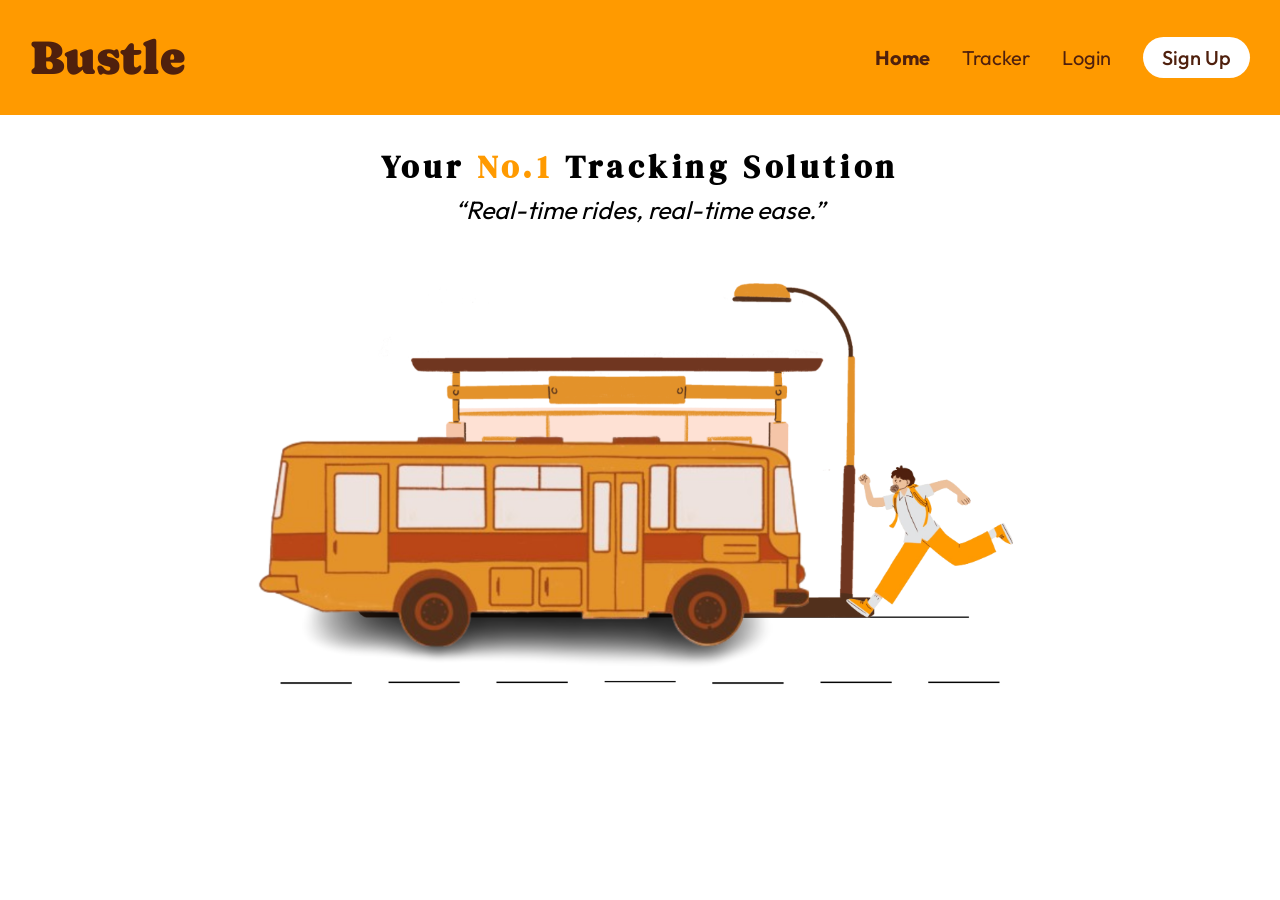
==== index.html @ a007c5c7 "update" ====
<!DOCTYPE html>
<html lang="en">
<head>
    <meta charset="UTF-8">
    <meta name="viewport" content="width=device-width, initial-scale=1.0">
    <title>Bustle</title>
    <link rel="stylesheet" href="index.css">
    <style>
       @import url('https://fonts.googleapis.com/css2?family=Caprasimo&family=DM+Serif+Display:ital@0;1&family=Outfit:wght@200&display=swap');
    </style>
</head>
<body>
    <header>
        <div class="Navigation">
            <div class="logo">
                <a href="index.html">Bustle</a>
            </div>
            <div class="navBar">
                <b><a href="">Home</a></b>
                <a href="">Tracker</a>
                <a href="">Login</a>
                <a href="" class="SignUp">Sign Up</a>     
            </div>
        </div>
        </header>
    <div class="Content">
        <h1>Your <span class="highlight">No.1</span> Tracking Solution</h1>
        <p>“Real-time rides, real-time ease.”</p>
        <img src="bustle.png" class="bustleImg">
    </div>
</body>
</html>
---- index.css ----
@import url('https://fonts.googleapis.com/css2?family=Caprasimo&family=DM+Serif+Display:ital@0;1&family=Outfit:wght@200&display=swap');

body{
    font-family: Outfit;
    background: white;
    margin: 0;
}

.Navigation {
    display: flex;
    justify-content: space-between;
    align-items: center;
    padding: 30px;
    background: #FF9A00;
    position: relative;
    text-decoration: none;
    color: black;
}

.Navigation a{
    text-decoration: none;
    color: #4F200D  ;
}

.logo{
    font-family: Caprasimo;
    font-size: 3rem;
}

.navBar {
    display: flex;
    gap: 2rem;
    font-size: 20px;
    align-items: center;
}


.SignUp {
    background: white;
    border-radius: 5rem;
    padding: 0.5rem 1.2rem;
    font-weight: 500;
}

.Content{
    display: flex;
    align-items: center;
    justify-content: center;
    flex-direction: column;
}
.Content h1 {
    font-family: DM Serif Display;
    letter-spacing: .3rem;
    margin: 0;
    margin-top: 30px;
}

.Content p {
    font-size: 25px;
    margin: 0;
    margin-top: 5px;
    font-style: italic;
}

.highlight {
    color: #FF9A00;
}

.bustleImg{
    max-width: 100%;
    max-height: 100%;
    width: 50rem;
}
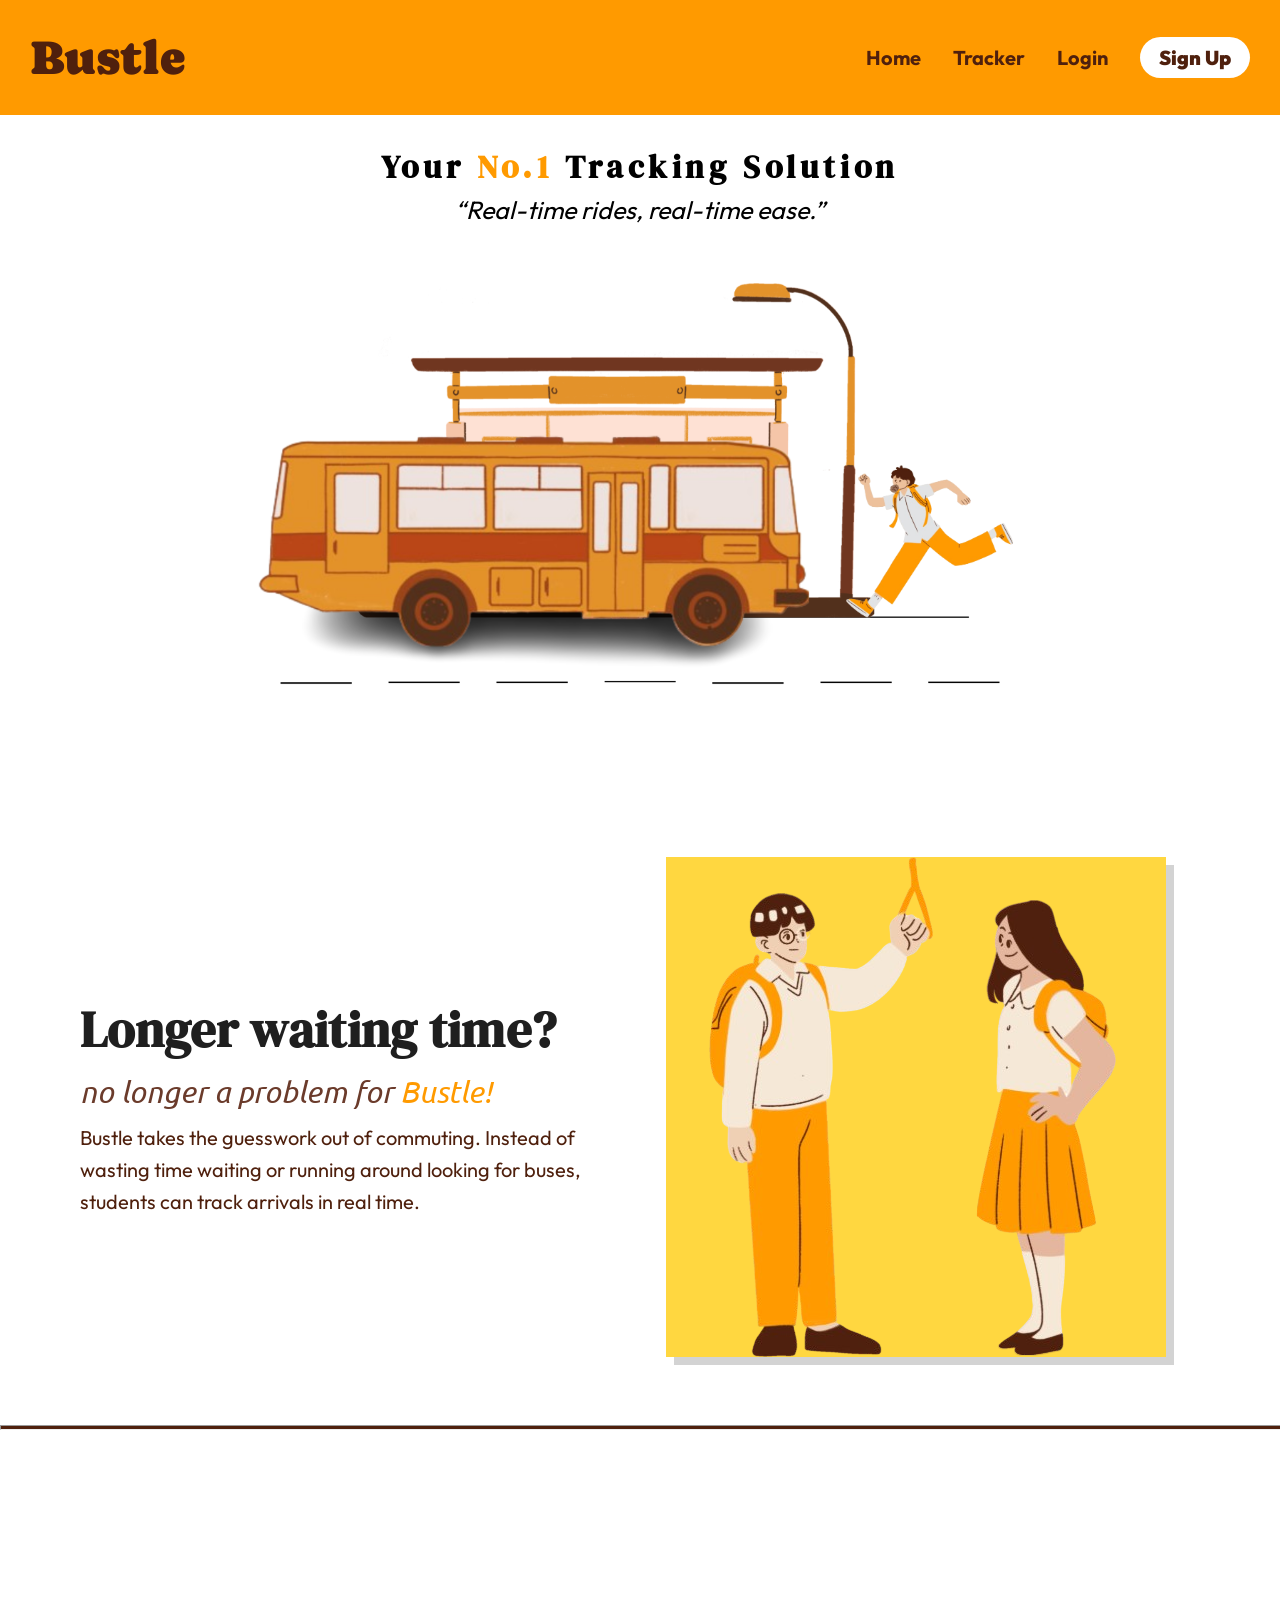
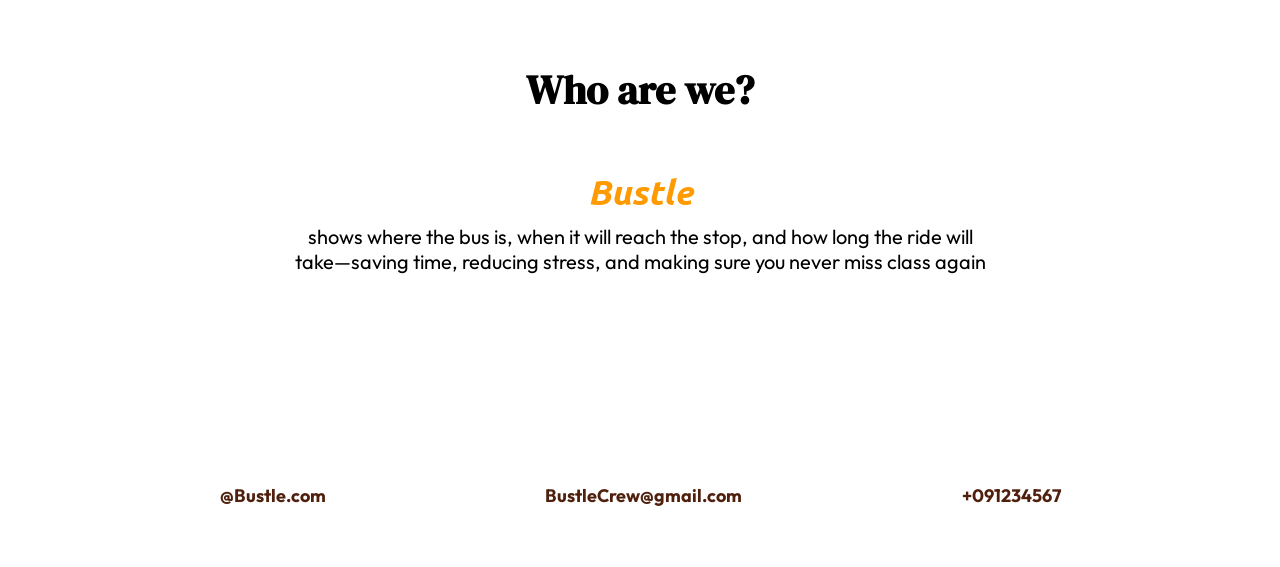
==== commit 7a6c7ca2: "MAJOR UPDATE possibly mana ang homepage and respective files for each nav bar. each page has the nav" ====
--- a/index.html
+++ b/index.html
@@ -6,7 +6,7 @@
     <title>Bustle</title>
     <link rel="stylesheet" href="index.css">
     <style>
-       @import url('https://fonts.googleapis.com/css2?family=Caprasimo&family=DM+Serif+Display:ital@0;1&family=Outfit:wght@200&display=swap');
+       @import url('https://fonts.googleapis.com/css2?family=Caprasimo&family=DM+Serif+Display:ital@0;1&family=Outfit:wght@200&family=Ubuntu:ital,wght@0,300;0,400;0,500;0,700;1,300;1,400;1,500;1,700&display=swap');
     </style>
 </head>
 <body>
@@ -16,10 +16,10 @@
                 <a href="index.html">Bustle</a>
             </div>
             <div class="navBar">
-                <b><a href="">Home</a></b>
-                <a href="">Tracker</a>
-                <a href="">Login</a>
-                <a href="" class="SignUp">Sign Up</a>     
+                <a href="index.html">Home</a>
+                <a href="Tracker.html">Tracker</a>
+                <a href="Login.html">Login</a>
+                <a href="SignUp.html" class="SignUp">Sign Up</a> 
             </div>
         </div>
         </header>
@@ -28,5 +28,33 @@
         <p>“Real-time rides, real-time ease.”</p>
         <img src="bustle.png" class="bustleImg">
     </div>
+    <section class="info">
+    <div class="info-text">
+        <h1>Longer waiting time?</h1>
+        <h2>no longer a problem for <span class="highlight">Bustle!</span></h2>
+        <p>
+        Bustle takes the guesswork out of commuting. Instead of wasting time waiting or
+        running around looking for buses, students can track arrivals in real time.
+        </p>
+    </div>
+
+    <div class="info-img">
+        <img src="bustle(2).png" alt="students illustration">
+    </div>
+    </section>
+    <hr>
+    <section class="aboutUs">
+        <div class="about">
+        <h1>Who are we?</h1>
+        <h2>Bustle</h2>
+        <p>shows where the bus is, when it will reach the stop, and how long the ride will 
+            take—saving time, reducing stress, and making sure you never miss class again</p>
+    </div>
+    </section>
+    <footer>
+        <a href="index.html">@Bustle.com</a>
+        <a href="">BustleCrew@gmail.com</a>
+        <a href="">+091234567</a>
+    </footer>
 </body>
 </html>
--- a/index.css
+++ b/index.css
@@ -1,9 +1,15 @@
-@import url('https://fonts.googleapis.com/css2?family=Caprasimo&family=DM+Serif+Display:ital@0;1&family=Outfit:wght@200&display=swap');
-
+@import url('https://fonts.googleapis.com/css2?family=Caprasimo&family=DM+Serif+Display:ital@0;1&family=Outfit:wght@200&family=Ubuntu:ital,wght@0,300;0,400;0,500;0,700;1,300;1,400;1,500;1,700&display=swap');
 body{
     font-family: Outfit;
     background: white;
     margin: 0;
+}
+
+hr {
+    width: 100%;
+    max-width: 90rem;
+    height: 3px;
+    background-color:#4F200D;
 }
 
 .Navigation {
@@ -32,6 +38,7 @@
     gap: 2rem;
     font-size: 20px;
     align-items: center;
+    font-weight: bolder;
 }
 
 
@@ -39,7 +46,7 @@
     background: white;
     border-radius: 5rem;
     padding: 0.5rem 1.2rem;
-    font-weight: 500;
+    font-weight: bolder;
 }
 
 .Content{
@@ -71,3 +78,116 @@
     max-height: 100%;
     width: 50rem;
 }
+
+.info{
+    display: flex;
+    align-items: center;
+    gap: 2rem;
+    padding: 60px 80px;
+    margin-top: 5px;
+}
+
+.info-text {
+    flex: 1;
+    max-width: 520px;
+}
+
+.info-img {
+    flex: 1;
+    display: flex;
+    justify-content: center;
+}
+
+.info-img img {
+    width: 100%;
+    max-width: 500px;
+    background: #FFD740;
+    box-shadow: 8px 8px 0 rgba(182, 182, 182, 0.6);
+    object-fit: contain;
+}
+
+.info-text h1{
+    font-family: "DM Serif Display", serif;
+    letter-spacing: .02rem;
+    margin: 0 0 10px 0;
+    font-size: 50px;
+    color: #1f1f1f;
+}
+
+.info-text h2{
+    font-family: "Ubuntu", sans-serif;
+    font-weight: 300;
+    margin: 0 0 12px 0;
+    font-size: 30px;
+    font-style: italic;
+    color: #6b3b2b;
+}
+
+.info-text p {
+    font-size: 20px;
+    line-height: 1.6;
+    color: #4F200D;
+    margin: 0;
+}
+
+@media (max-width: 900px) {
+  .info {
+    flex-direction: column;
+    text-align: center;
+    padding: 40px 20px;
+  }
+
+  .info-text, .info-img {
+    width: 100%;
+  }
+
+  .info-img img {
+    max-width: 400px;
+  }
+}
+
+.about{
+    display: flex;
+    justify-content: center;
+    align-items: center;
+    margin: 200px auto;
+    flex-direction: column;
+    text-align: center;
+    max-width: 700px;
+}
+
+.about h1 {
+    font-family: DM Serif Display;
+    font-size: 40px;
+}
+
+.about h2 {
+    font-family: Ubuntu;
+    margin: 0;
+    margin-top: 20px;
+    font-size: 35px;
+    color:#FF9A00;
+    font-style: italic;
+}
+
+.about p {
+    margin: 10px auto;
+    font-size: 20px;
+    width: 100%;
+    max-width: 200rem   ;
+}
+
+footer{
+    display: flex;
+    justify-content: center;
+    align-items: center;
+    margin: 60px auto;
+    justify-content: space-evenly;
+}
+
+footer a {
+    text-decoration: none;
+    color: #4F200D;
+    font-size: 18px;
+    font-weight: bold;
+}
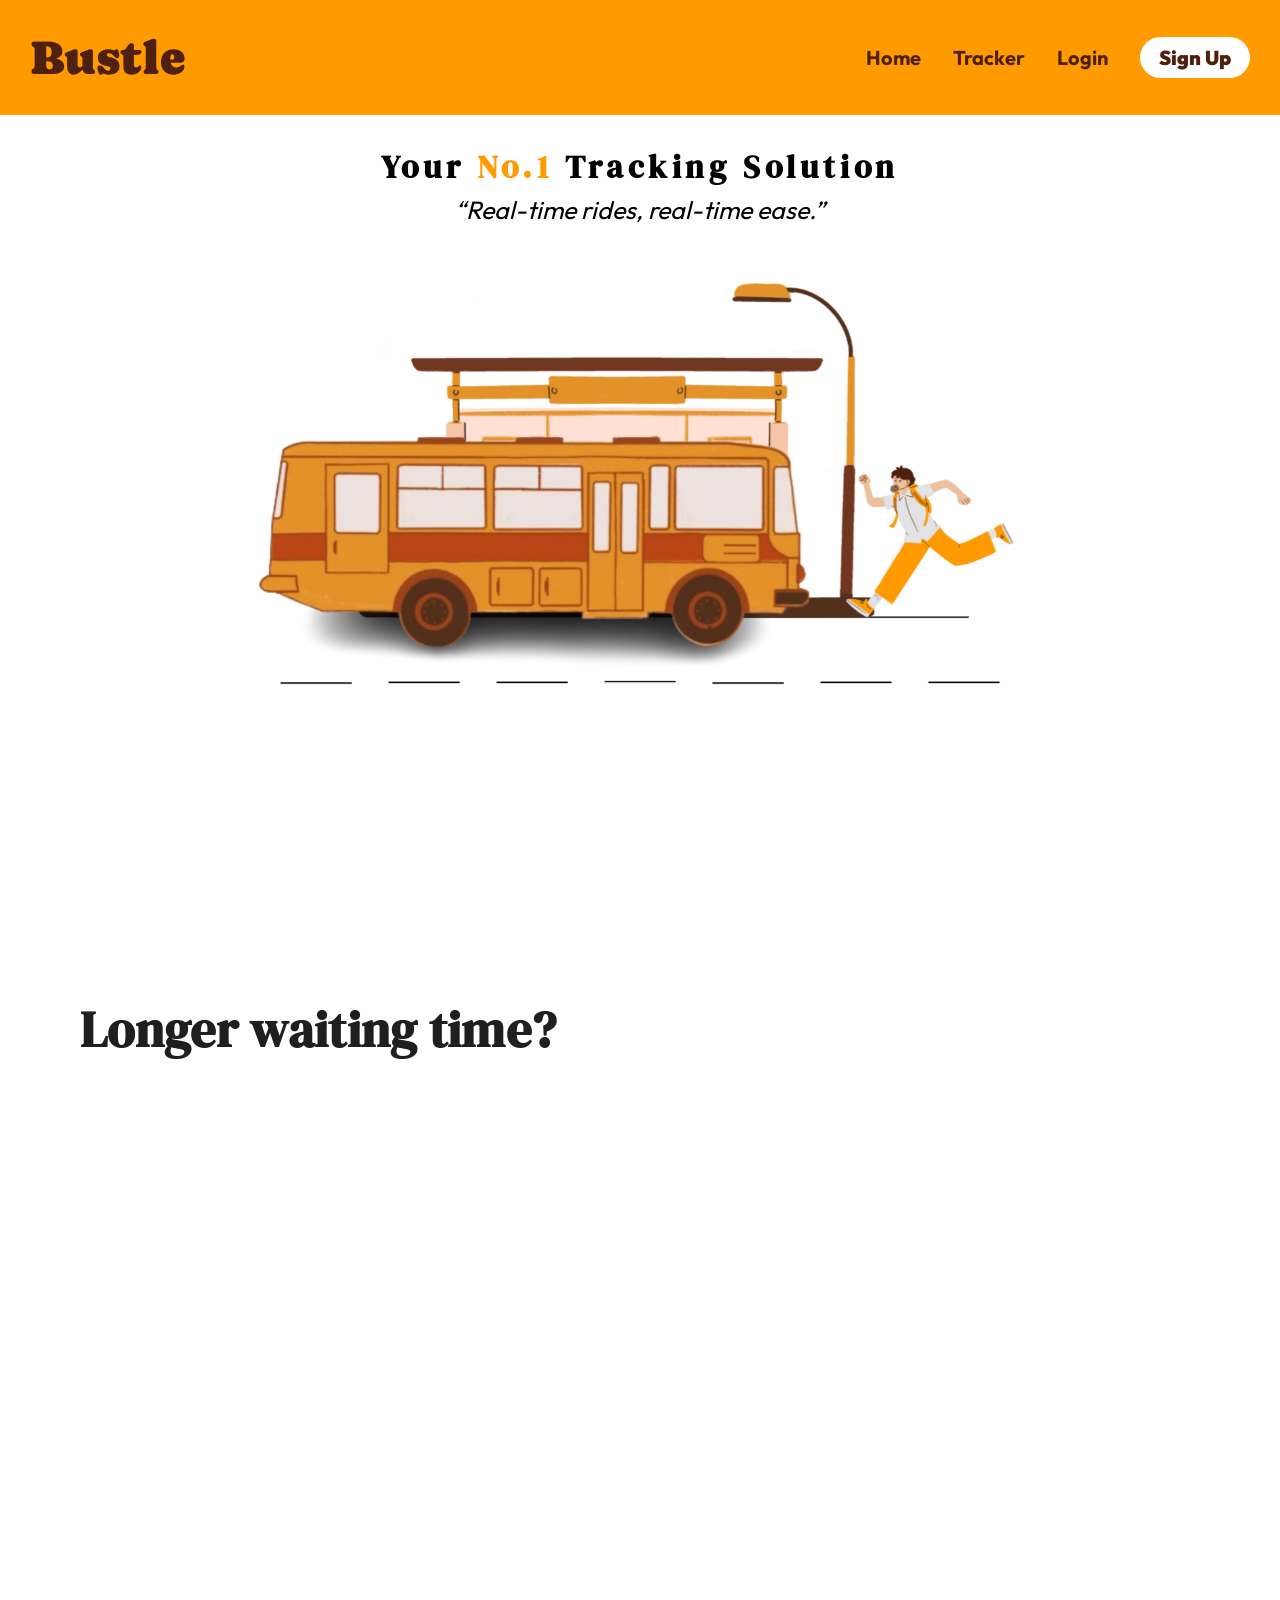
==== commit 4d34ff43: "animation changes + loading all in the landing page including a loading sequence" ====
--- a/index.html
+++ b/index.html
@@ -5,17 +5,22 @@
     <meta name="viewport" content="width=device-width, initial-scale=1.0">
     <title>Bustle</title>
     <link rel="stylesheet" href="index.css">
+    <script src="index.js" defer></script>
+
     <style>
        @import url('https://fonts.googleapis.com/css2?family=Caprasimo&family=DM+Serif+Display:ital@0;1&family=Outfit:wght@200&family=Ubuntu:ital,wght@0,300;0,400;0,500;0,700;1,300;1,400;1,500;1,700&display=swap');
     </style>
 </head>
 <body>
+    <div id="loading-screen">
+        <div class="loading"></div>
+    </div>
     <header>
         <div class="Navigation">
-            <div class="logo">
+            <div id="logo" class="hidden-text" data-anim="fade-up">
                 <a href="index.html">Bustle</a>
             </div>
-            <div class="navBar">
+            <div id="navBar" class="hidden-text" data-anim="fade-up">
                 <a href="index.html">Home</a>
                 <a href="Tracker.html">Tracker</a>
                 <a href="Login.html">Login</a>
@@ -24,37 +29,36 @@
         </div>
         </header>
     <div class="Content">
-        <h1>Your <span class="highlight">No.1</span> Tracking Solution</h1>
-        <p>“Real-time rides, real-time ease.”</p>
-        <img src="bustle.png" class="bustleImg">
+        <h1 class="hidden-text" data-anim="fade-up">Your <span class="highlight">No.1</span> Tracking Solution</h1>
+        <p class="hidden-text" data-anim="fade-up">“Real-time rides, real-time ease.”</p>
+        <img src="bustle.png" id="bustleImg" class="hidden-text" data-anim="fade-up">
     </div>
     <section class="info">
     <div class="info-text">
-        <h1>Longer waiting time?</h1>
-        <h2>no longer a problem for <span class="highlight">Bustle!</span></h2>
-        <p>
+        <h1 class="hidden-text" data-anim="fade-left">Longer waiting time?</h1>
+        <h2 class="hidden-text" data-anim="fade-left">no longer a problem for <span class="highlight">Bustle!</span></h2>
+        <p class="hidden-text" data-anim="fade-left"> 
         Bustle takes the guesswork out of commuting. Instead of wasting time waiting or
         running around looking for buses, students can track arrivals in real time.
         </p>
     </div>
-
     <div class="info-img">
-        <img src="bustle(2).png" alt="students illustration">
+        <img src="bustle(2).png" alt="students illustration" class="hidden-text" data-anim="fade-left">
     </div>
     </section>
-    <hr>
+    <hr class="hidden-text" data-anim="fade-up">
     <section class="aboutUs">
         <div class="about">
-        <h1>Who are we?</h1>
-        <h2>Bustle</h2>
-        <p>shows where the bus is, when it will reach the stop, and how long the ride will 
+        <h1 class="hidden-text" data-anim="fade-up">Who are we?</h1>
+        <h2 class="hidden-text" data-anim="fade-up">Bustle</h2>
+        <p class="hidden-text" data-anim="fade-up">shows where the bus is, when it will reach the stop, and how long the ride will 
             take—saving time, reducing stress, and making sure you never miss class again</p>
     </div>
     </section>
     <footer>
-        <a href="index.html">@Bustle.com</a>
-        <a href="">BustleCrew@gmail.com</a>
-        <a href="">+091234567</a>
+        <a href="index.html" class="hidden-text" data-anim="fade-up">@Bustle.com</a>
+        <a href="" class="hidden-text" data-anim="fade-up">BustleCrew@gmail.com</a>
+        <a href="" class="hidden-text" data-anim="fade-up">+091234567</a>
     </footer>
 </body>
 </html>
--- a/index.css
+++ b/index.css
@@ -11,6 +11,100 @@
     height: 3px;
     background-color:#4F200D;
 }
+
+#loading-screen {
+  position: fixed;
+  top: 0;
+  left: 0;
+  width: 100%;
+  height: 100%;
+  background-color: white;
+  display: flex;
+  align-items: center;
+  justify-content: center;
+  z-index: 9999;
+  transition: opacity 0.5s ease, visibility 0.5s ease;
+}
+
+#loading-screen.hidden {
+  opacity: 0;
+  visibility: hidden;
+}
+
+.loading {
+  height: 50px;
+  width: 50px;
+  border: 5px solid #9c7667;
+  border-radius: 50px;
+  box-shadow: 0 0 8px #4F200D, 0 0 8px #4F200D inset;
+  animation: loading 2s ease-in-out infinite;
+}
+
+@keyframes loading {
+    0%{
+        transform: rotateX(0) rotateY(0) rotateZ(0);
+    }
+    33%{    
+        transform: rotateX(180deg) rotateY(0) rotateZ(0);
+    }
+    67%{
+        transform: rotateX(180deg) rotateY(180deg) rotateZ(0);
+    }
+    100% {
+        transform: rotateX(180deg) rotateY(180deg) rotateZ(180deg);
+    }
+}
+
+@keyframes fadeUp {
+  0% {
+    opacity: 0;
+    transform: translateY(30px);
+  }
+  100% {
+    opacity: 1;
+    transform: translateY(0);
+  }
+}
+
+@keyframes fadeLeft {
+  0% {
+    opacity: 0;
+    transform: translateX(-40px);
+  }
+  100% {
+    opacity: 1;
+    transform: translateX(0);
+  }
+}
+
+@keyframes fadeRight {
+  0% {
+    opacity: 0;
+    transform: translateX(40px);
+  }
+  100% {
+    opacity: 1;
+    transform: translateX(0);
+  }
+}
+
+.hidden-text {
+  opacity: 0;
+  transform: translateY(20px);
+}
+
+.fade-up {
+  animation: fadeUp 0.8s ease-out forwards;
+}
+
+.fade-left {
+  animation: fadeLeft 0.8s ease-out forwards;
+}
+
+.fade-right {
+  animation: fadeRight 0.8s ease-out forwards;
+}
+
 
 .Navigation {
     display: flex;
@@ -28,12 +122,12 @@
     color: #4F200D  ;
 }
 
-.logo{
+#logo{
     font-family: Caprasimo;
     font-size: 3rem;
 }
 
-.navBar {
+#navBar {
     display: flex;
     gap: 2rem;
     font-size: 20px;
@@ -73,7 +167,7 @@
     color: #FF9A00;
 }
 
-.bustleImg{
+#bustleImg{
     max-width: 100%;
     max-height: 100%;
     width: 50rem;
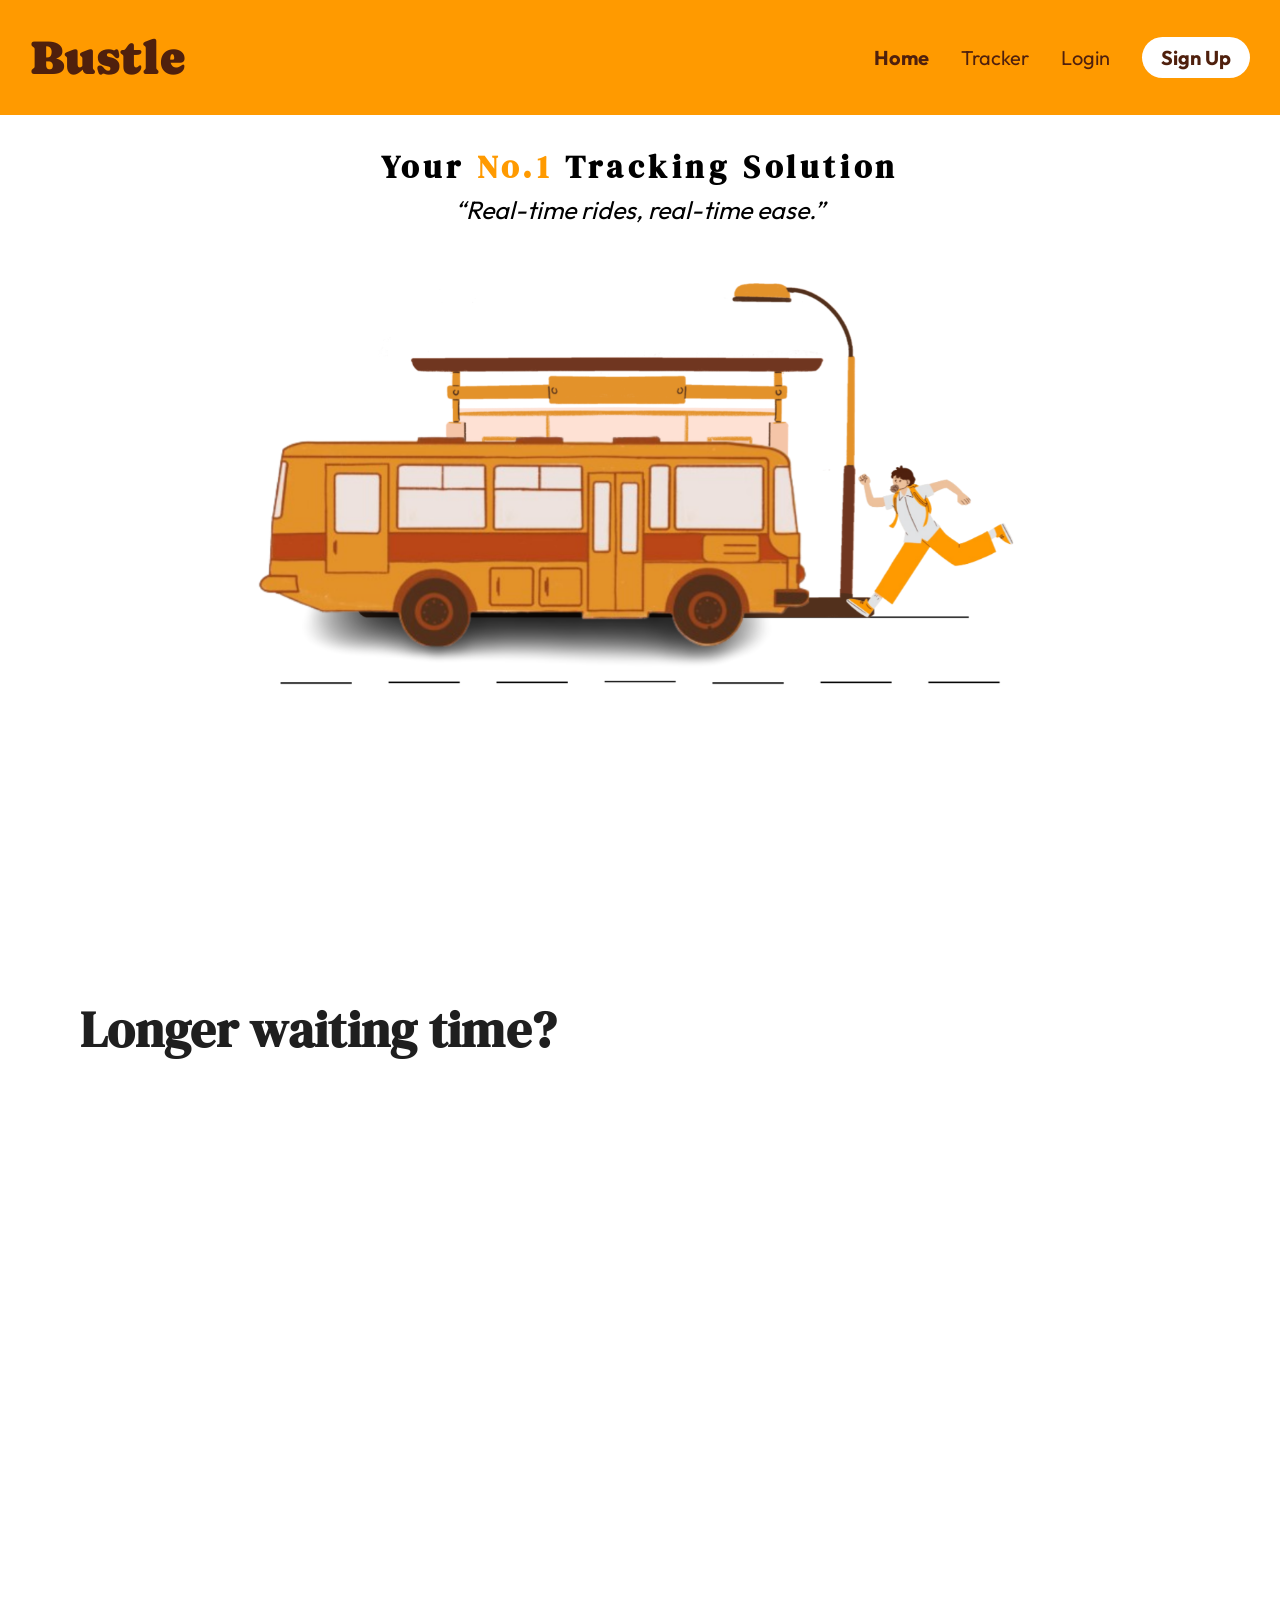
==== commit 2ff04ea8: "minor updates" ====
--- a/index.html
+++ b/index.html
@@ -21,10 +21,10 @@
                 <a href="index.html">Bustle</a>
             </div>
             <div id="navBar" class="hidden-text" data-anim="fade-up">
-                <a href="index.html">Home</a>
+                <a href="index.html" class="Home">Home</a>
                 <a href="Tracker.html">Tracker</a>
-                <a href="Login.html">Login</a>
-                <a href="SignUp.html" class="SignUp">Sign Up</a> 
+                <a href="Register.html">Login</a>
+                <a href="Register.html" class="SignUp">Sign Up</a> 
             </div>
         </div>
         </header>
--- a/index.css
+++ b/index.css
@@ -132,9 +132,11 @@
     gap: 2rem;
     font-size: 20px;
     align-items: center;
-    font-weight: bolder;
-}
-
+}
+
+.Home{
+  font-weight: bolder;
+}
 
 .SignUp {
     background: white;
@@ -285,3 +287,7 @@
     font-size: 18px;
     font-weight: bold;
 }
+
+/*for sign up page->>*/
+
+
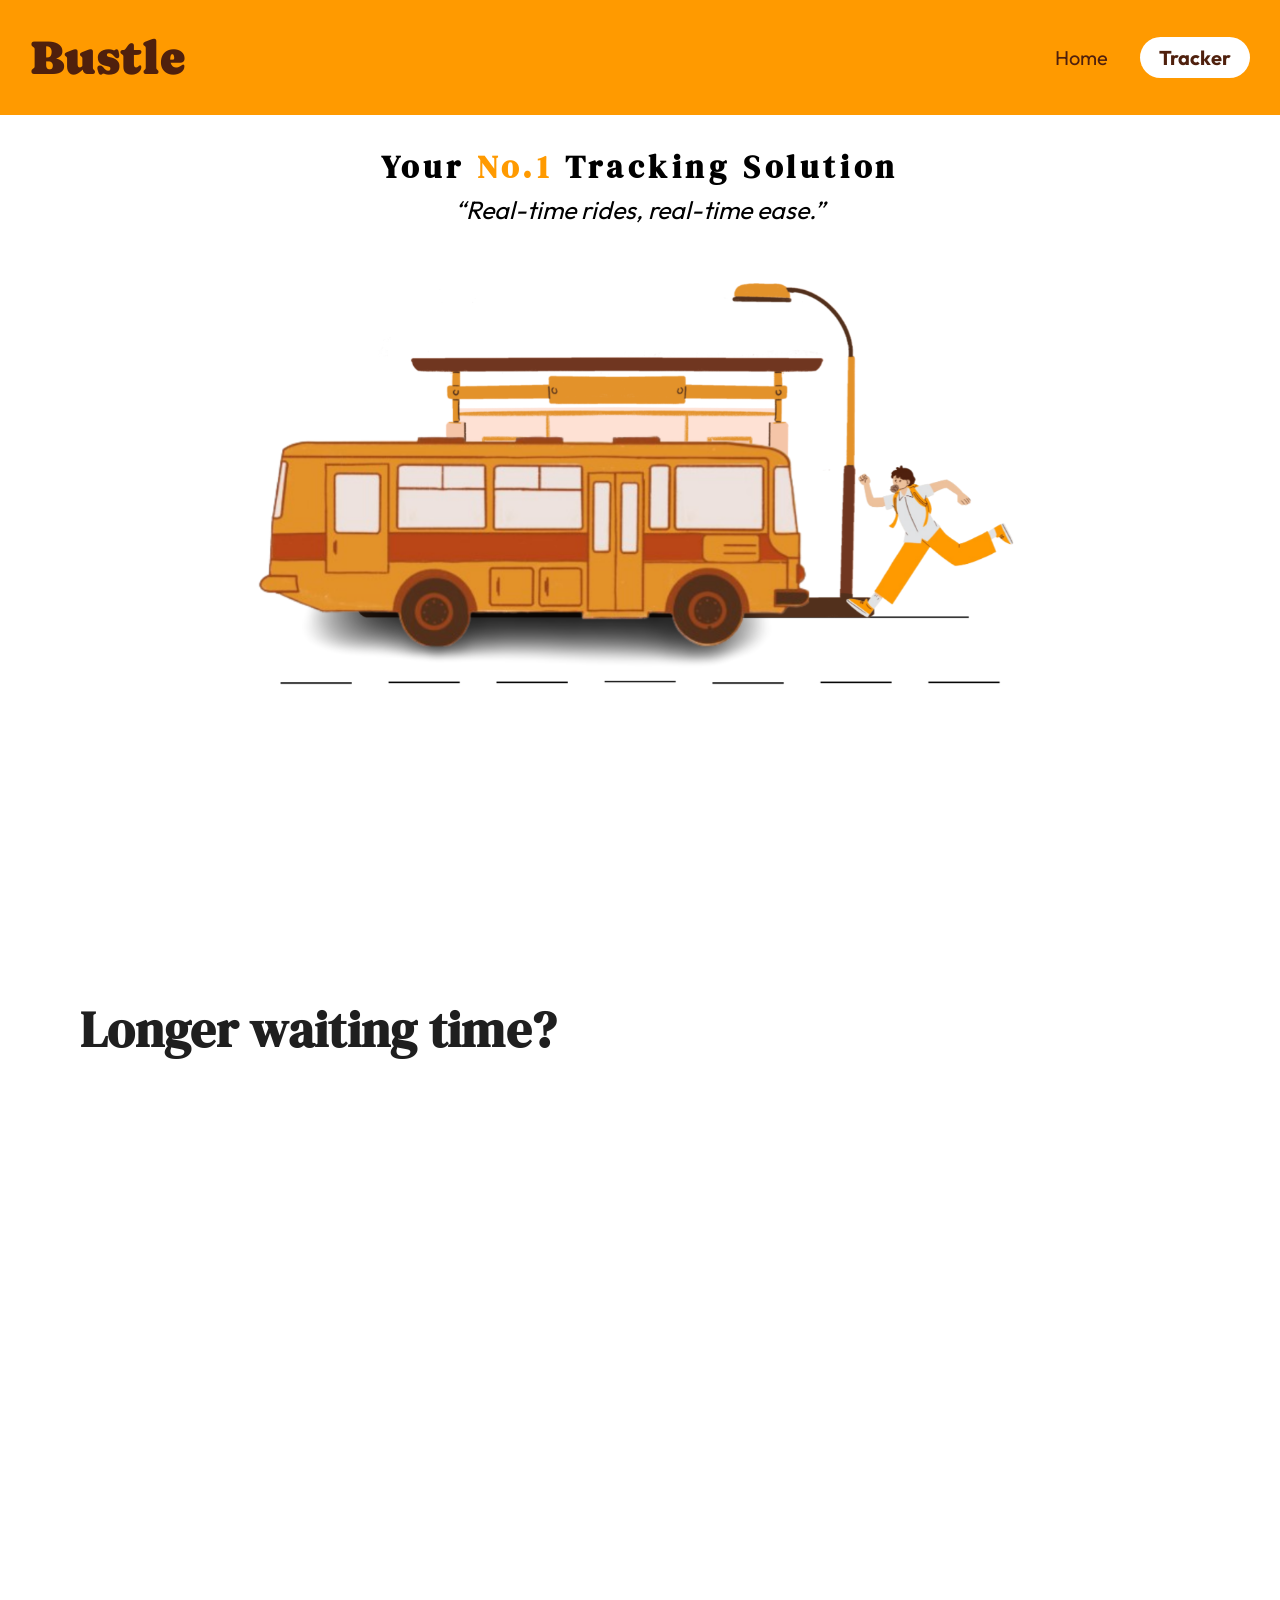
==== commit 03e30671: "small changes (NavBar)" ====
--- a/index.html
+++ b/index.html
@@ -22,9 +22,9 @@
             </div>
             <div id="navBar" class="hidden-text" data-anim="fade-up">
                 <a href="index.html" class="Home">Home</a>
-                <a href="Tracker.html">Tracker</a>
-                <a href="Register.html">Login</a>
-                <a href="Register.html" class="SignUp">Sign Up</a> 
+                <a href="Tracker.html" class="tracker">Tracker</a>
+                <!-- <a href="login.html">Login</a>
+                <a href="Register.html" class="SignUp">Sign Up</a>  -->
             </div>
         </div>
         </header>
--- a/index.css
+++ b/index.css
@@ -134,7 +134,13 @@
     align-items: center;
 }
 
-.Home{
+.tracker {
+  background: white;
+  border-radius: 5rem;
+  padding: 0.5rem 1.2rem;
+  font-weight: bolder;
+}
+/* .Home{
   font-weight: bolder;
 }
 
@@ -143,7 +149,7 @@
     border-radius: 5rem;
     padding: 0.5rem 1.2rem;
     font-weight: bolder;
-}
+} */
 
 .Content{
     display: flex;
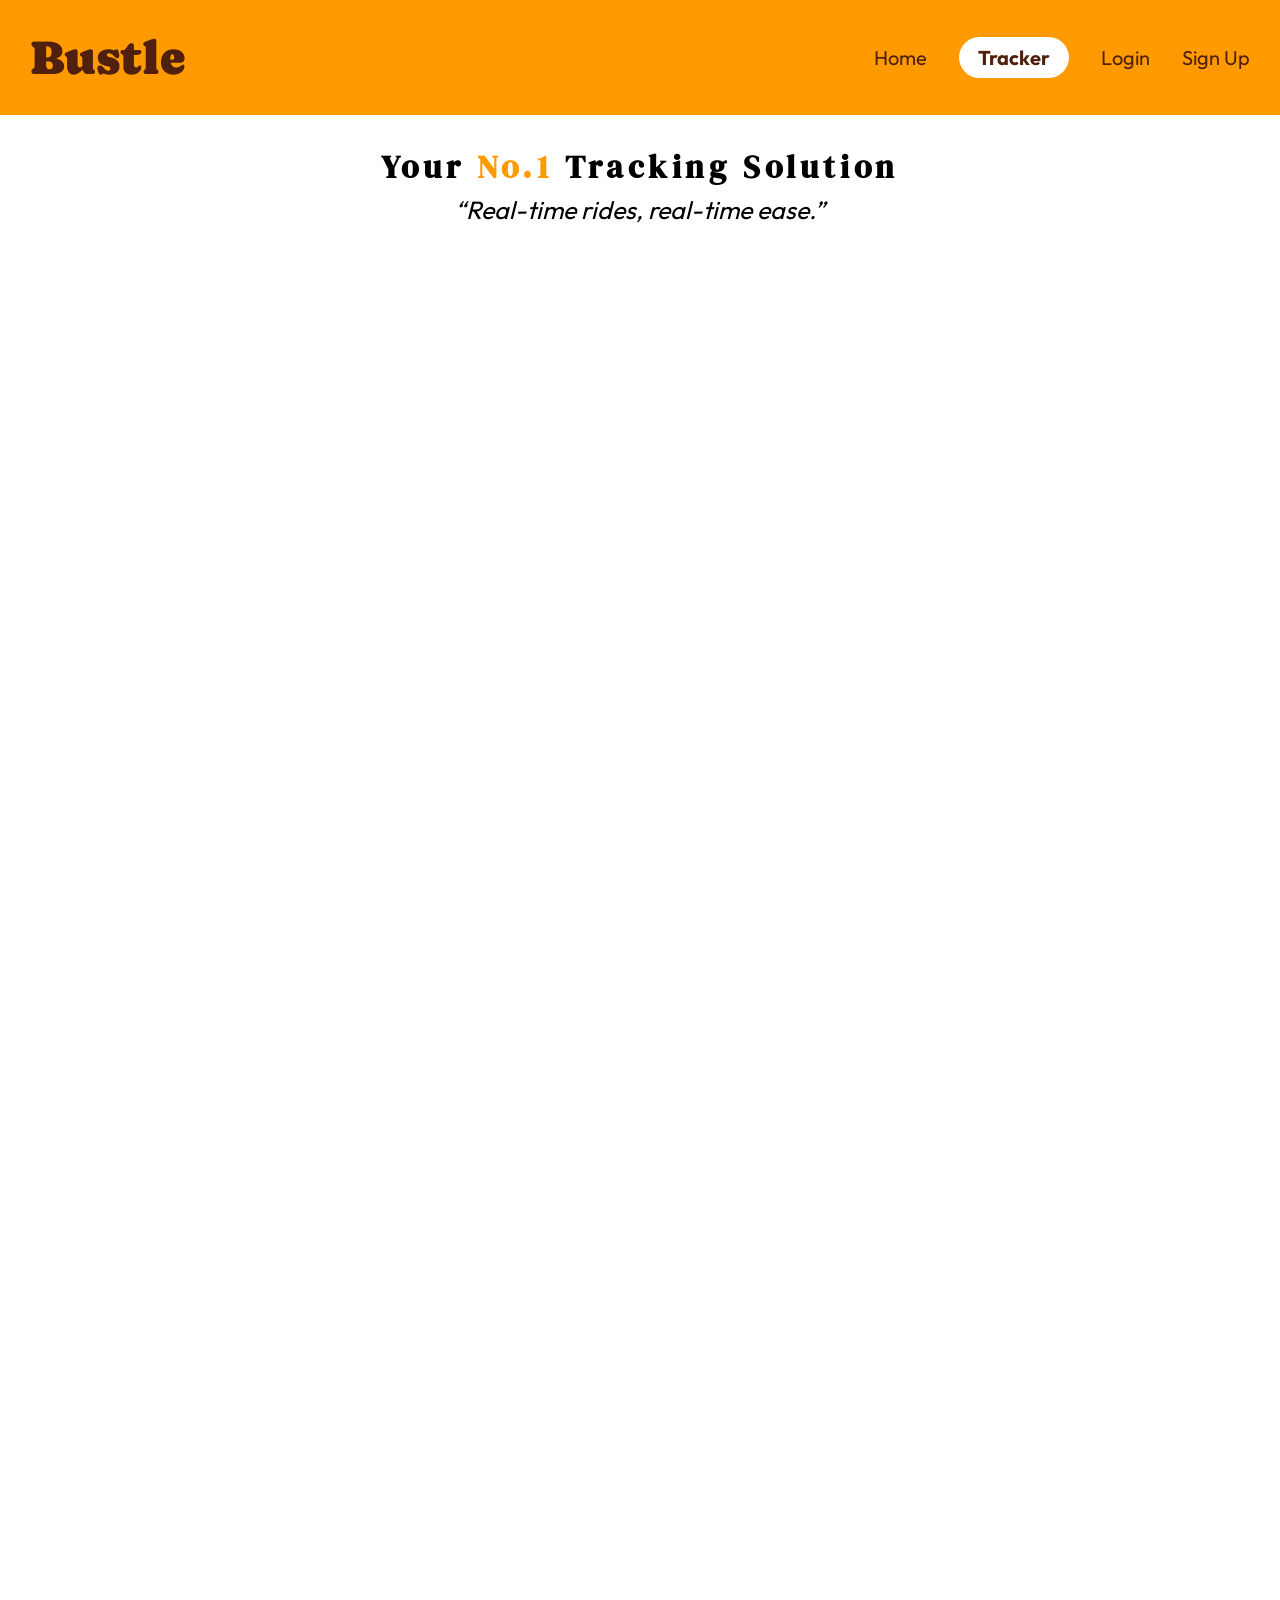
==== commit ff1d0b83: "login and register back, tracker to follow the bus stops" ====
--- a/index.html
+++ b/index.html
@@ -23,8 +23,8 @@
             <div id="navBar" class="hidden-text" data-anim="fade-up">
                 <a href="index.html" class="Home">Home</a>
                 <a href="Tracker.html" class="tracker">Tracker</a>
-                <!-- <a href="login.html">Login</a>
-                <a href="Register.html" class="SignUp">Sign Up</a>  -->
+                <a href="login.html">Login</a>
+                <a href="Register.html" class="SignUp">Sign Up</a>
             </div>
         </div>
         </header>
